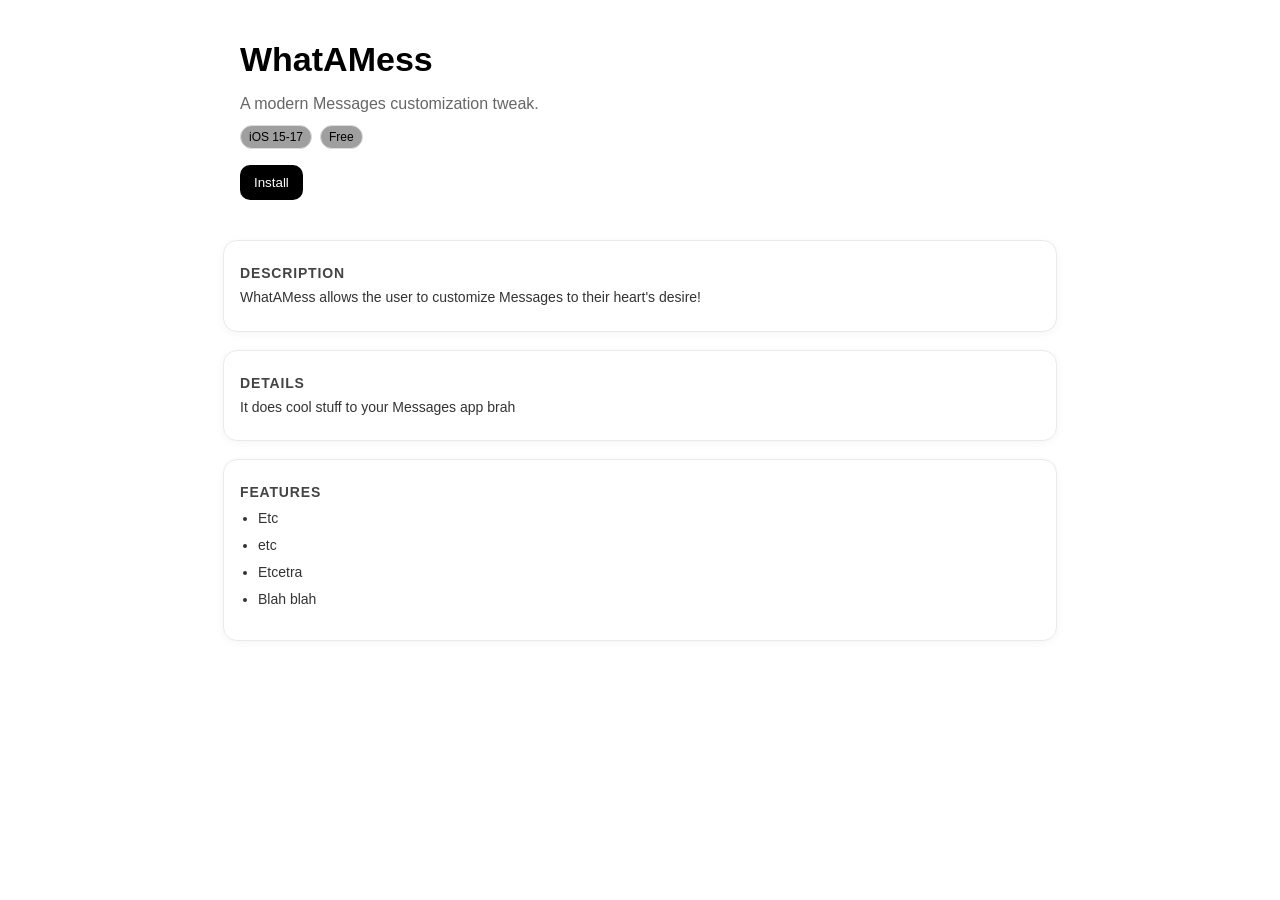
==== tweaks/WhatAMess.html @ 438fbbf3 "progress" ====
<!DOCTYPE html>
<html>
    <head>
        <title>WhatAMess</title>
        <link rel="stylesheet" href="../style.css">
    </head>
    <body>

    <div class="tweak-page">

        <div class="tweak-here">
            <h1>WhatAMess</h1>
            <p>A modern Messages customization tweak.</p>
        </div>

        <div class="badges">
            <span>iOS 15-17</span>
            <span>Free</span>
        </div>

        <button class="install-btn">Install</button>
        </div>

        <div class="tweak-section">
            <h2>Description</h2>
            <p>
                WhatAMess allows the user to customize Messages to their heart's desire!
            </p>
        </div>

        <div class="tweak-section">
            <h2>Details</h2>
            <p>
                It does cool stuff to your Messages app brah
            </p>
        </div>

        <div class="tweak-section">
            <h2>Features</h2>
            <ul>
                <li>Etc</li>
                <li>etc</li>
                <li>Etcetra</li>
                <li>Blah blah</li>
            </ul>
        </div>

    </div>

    </body>
</html>
---- style.css ----
body {
    font-family: Arial, sans-serif;
    margin: 20px;
}

main {
    max-width: 720px;
    margin: 0 auto;
}

.repo-header {
    margin: 40px auto 20px auto;
}

.repo-header h1 {
    font-size: 32px;
    margin: 0;
}

.repo-header p {
    color: #666;
    margin-top: 6px;
}

.repo-actions {
    margin-top: 14px;
    display: flex;
    gap: 10px;
}

.repo-actions button {
    padding: 8px 12px;
    border-radius: 8px;
    border: 1px solid #ddd;
    background: white;
    cursor: pointer;
}

.repo-actions button:hover {
    background: #f5f5f5;
}

.tweak-grid {
    display: grid;
    grid-template-columns: repeat(auto-fit, minmax(260px, 1fr));
    gap: 16px;
}

h2 {
    margin-top: 24px;
    margin-bottom: 12px;
}

.card {
    display: flex;
    flex-direction: column;
    padding: 14px;
    margin: 0;
    border: 1px solid;
    border-radius: 8px;
    text-decoration: none;
    color: inherit;
    transition: 0.2s ease;
    height: auto;
    min-height: 50px;
}

.card:hover {
    transform: scale(1.02);
    border-color: #888;
    box-shadow: 0 4px 12px rgba(0, 0, 0, 0.08);
}

.badge {
    display: inline-block;
    font-size: 0.8em;
    padding: 3px 8px;
    margin-top: 6px;
    border: 1px solid #ccc;
    border-radius: 999px;
    color: #444;
}

a h3 {
    margin: 0 0 6px 0;
}

a p {
    margin: 4px 0;
}

a p:last-child {
    font-size: 0.9em;
    color: #666;
}

/* Tweak Pages */
.tweak-page {
    max-width: 800px;
    margin: 40px auto;
    padding: 0 16px;
}

.tweak-here h1 {
    font-size: 34px;
    margin-bottom: 6px;
}

.tweak-here p {
    color: #666;
    margin-bottom: 12px;
}

.badges {
    display: flex;
    gap: 8px;
    margin-bottom: 16px;
}

.badges span {
    font-size: 12px;
    padding: 4px 8px;
    border: 1px solid #ddd;
    border-radius: 999px;
    background: #9f9f9f;
}

.install-btn {
    padding: 10px 14px;
    border-radius: 10px;
    border: none;
    background: black;
    color: white;
    cursor: pointer;
}

.tweak-desc h2 {
    font-size: 24px;
    margin-bottom: 6px;
}

.tweak-section {
    max-width: 800px;
    margin: 18px auto;
    background: white;
    border: 1px solid #eaeaea;
    border-radius: 14px;
    padding: 24px 16px;
    box-shadow: 0 2px 10px rgba(0,0,0,0.04);
}

.tweak-section h2 {
    font-size: 14px;
    font-weight: 600;
    margin: 0 0 8px 0;
    color: #444;
    text-transform: uppercase;
    letter-spacing: 0.06em;
}

.tweak-section p {
    font-size: 14px;
    line-height: 1.25;
    color: #333;
    margin: 0;
}

.tweak-section ul {
    margin: 0;
    padding-left: 18px;
}

.tweak-section li {
    font-size: 14px;
    line-height: 1.5;
    margin-bottom: 6px;
    color: #333;
}
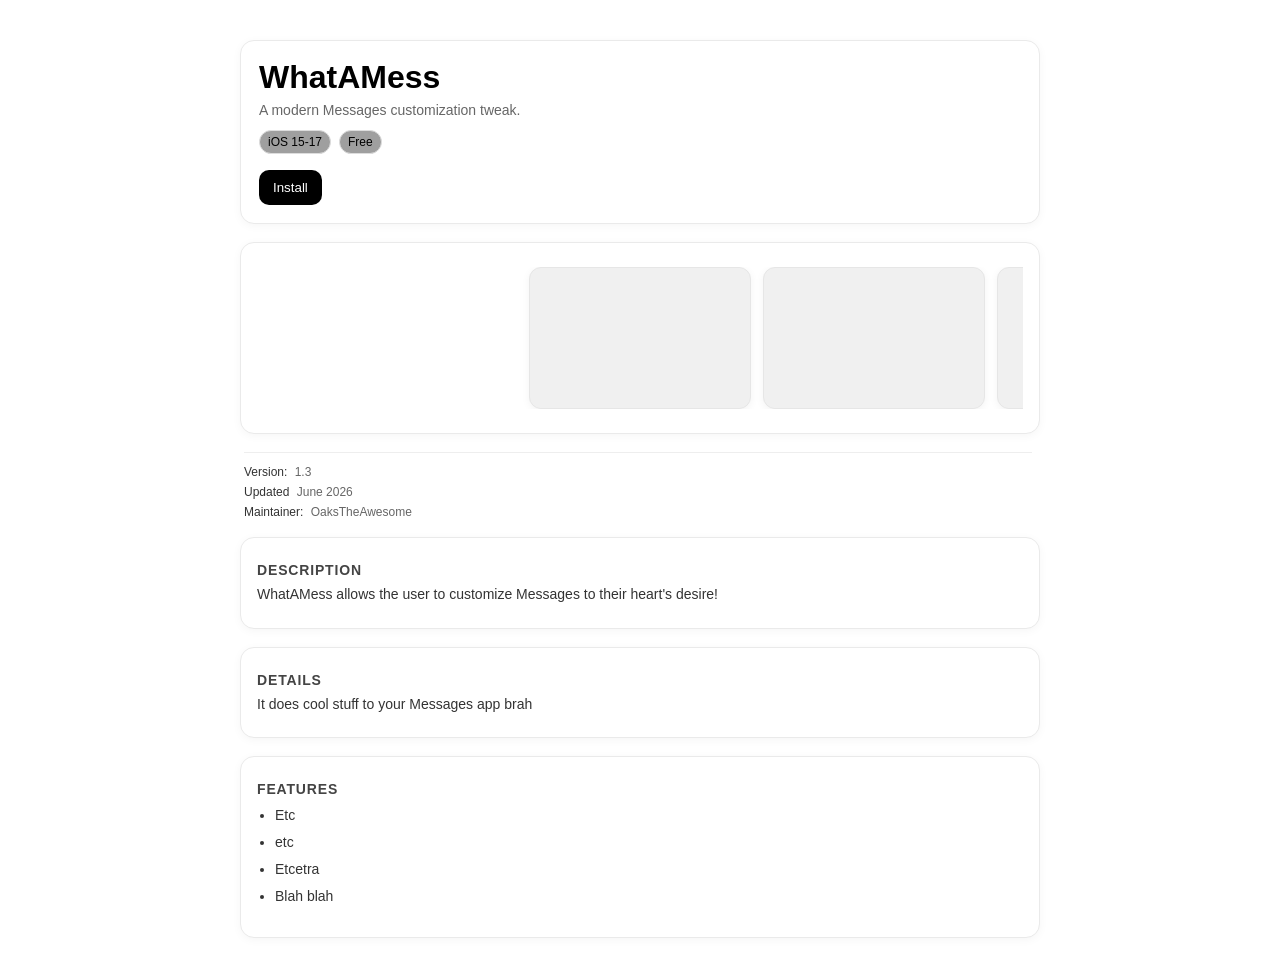
==== commit fd515db9: "scroll shi" ====
--- a/tweaks/WhatAMess.html
+++ b/tweaks/WhatAMess.html
@@ -8,9 +8,10 @@
 
     <div class="tweak-page">
 
-        <div class="tweak-here">
+        <div class="tweak-header">
+            <div class="tweak-inner">
             <h1>WhatAMess</h1>
-            <p>A modern Messages customization tweak.</p>
+            <p class="subtitle">A modern Messages customization tweak.</p>
         </div>
 
         <div class="badges">
@@ -19,6 +20,24 @@
         </div>
 
         <button class="install-btn">Install</button>
+        </div>
+
+        <div class="tweak-section">
+            <div class="tweak-inner">
+                <div class="screenshot-row">
+                    <div class="screenshot-track">
+                        <div class="screenshot"></div>
+                        <div class="screenshot"></div>
+                        <div class="screenshot"></div>
+                    </div>
+                </div>
+            </div>
+        </div>
+
+        <div class="tweak-meta">
+            <div><span>Version:</span> 1.3</div>
+            <div><span>Updated</span> June 2026</div>
+            <div><span>Maintainer:</span> OaksTheAwesome</div>
         </div>
 
         <div class="tweak-section">
@@ -44,8 +63,8 @@
                 <li>Blah blah</li>
             </ul>
         </div>
+    </div>
+</div>
 
-    </div>
-
-    </body>
+</body>
 </html>
--- a/style.css
+++ b/style.css
@@ -101,12 +101,27 @@
     padding: 0 16px;
 }
 
-.tweak-here h1 {
-    font-size: 34px;
-    margin-bottom: 6px;
-}
-
-.tweak-here p {
+.tweak-header {
+    background: white;
+    border: 1px solid #eaeaea;
+    border-radius: 14px;
+    padding: 18px;
+    margin-bottom: 16px;
+    box-shadow: 0 2px 10px rgba(0, 0, 0, 0.04);
+}
+
+.tweak-header h1 {
+    font-size: 32px;
+    margin: 0 0 6px 0;
+}
+
+.subtitle {
+    font-size: 14px;
+    color: #666;
+    margin: 0 0 12px 0;
+}
+
+.tweak-header p {
     color: #666;
     margin-bottom: 12px;
 }
@@ -132,6 +147,50 @@
     background: black;
     color: white;
     cursor: pointer;
+}
+
+.screenshot-row {
+    overflow-x: auto;
+    padding: 0 16px;
+
+    scroll-snap-type: x mandatory;
+}
+
+.screenshot-track {
+    display: flex;
+    gap: 12px;
+    width: max-content;
+    margin: 0 auto;
+}
+
+.screenshot {
+    flex: 0 0 220px;
+    height: 140px;
+    background: #f0f0f0;
+    border: 1px solid #e6e6e6;
+    border-radius: 12px;
+    scroll-snap-align: center;
+    transition: transform 0.2s ease, opacity 0.2s ease;
+    box-shadow: 0 2px 8px rgba(0, 0, 0, 0.05);
+}
+
+.tweak-meta {
+    margin-top: 12px;
+    margin-left: 4px;
+    margin-right: 8px;
+    padding-top: 12px;
+    border-top: 1px solid #eee;
+    display: flex;
+    flex-direction: column;
+    gap: 6px;
+    font-size: 12px;
+    color: #666;
+}
+
+.tweak-meta span {
+    color: #333;
+    font-weight: 500;
+    margin-right: 4px;
 }
 
 .tweak-desc h2 {
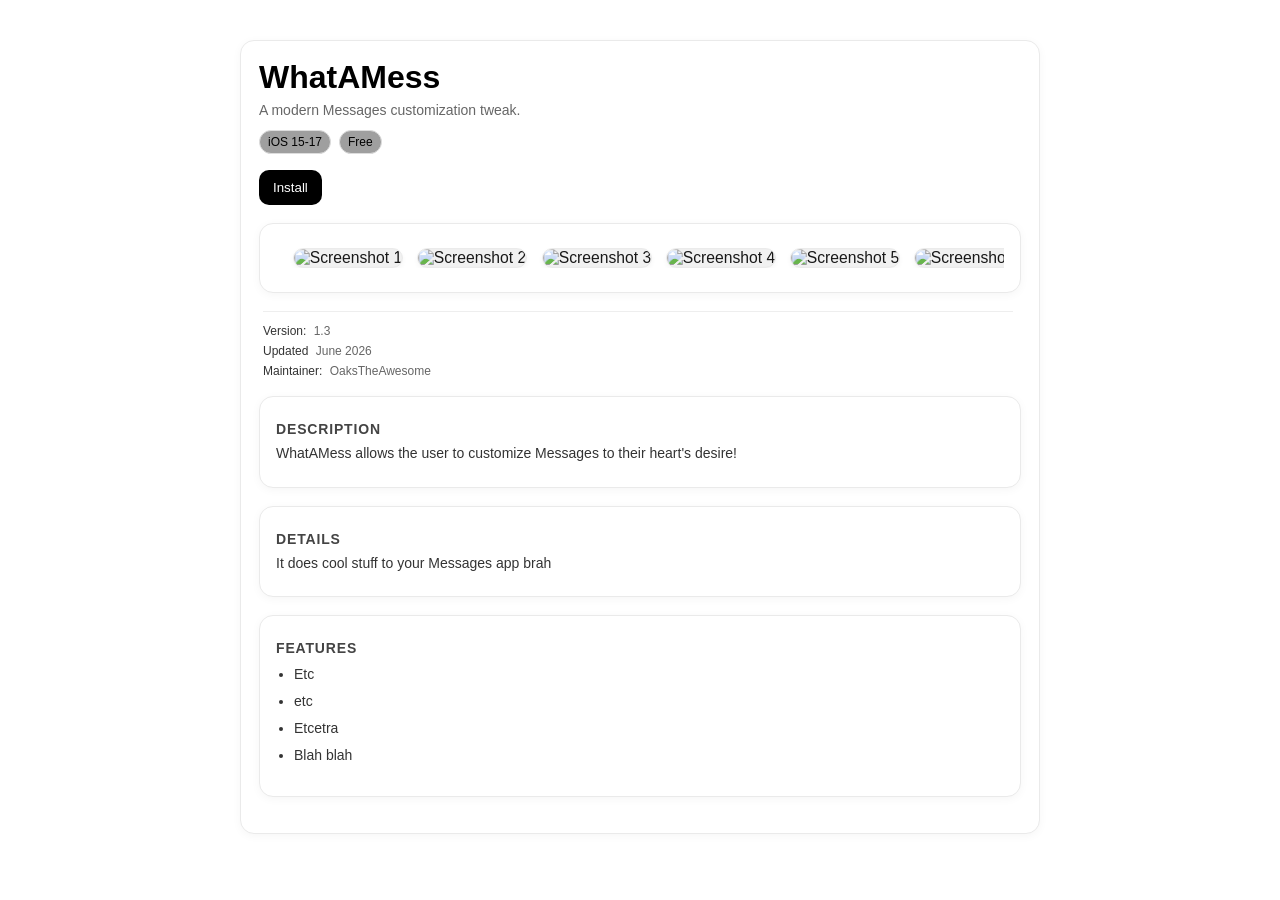
==== commit 8f8ebbfe: "lol" ====
--- a/tweaks/WhatAMess.html
+++ b/tweaks/WhatAMess.html
@@ -19,16 +19,36 @@
             <span>Free</span>
         </div>
 
-        <button class="install-btn">Install</button>
-        </div>
+        <button class="install-btn"
+        onclick="window.open('sileo://package/com.oakstheawesome.whatamess')">
+            Install
+        </button>
 
         <div class="tweak-section">
             <div class="tweak-inner">
                 <div class="screenshot-row">
                     <div class="screenshot-track">
-                        <div class="screenshot"></div>
-                        <div class="screenshot"></div>
-                        <div class="screenshot"></div>
+                        <div class="screenshot">
+                            <img src="../images/1.png" alt="Screenshot 1">
+                        </div>
+                        <div class="screenshot">
+                            <img src="../images/2.png" alt="Screenshot 2">
+                        </div>
+                        <div class="screenshot">
+                            <img src="../images/3.png" alt="Screenshot 3">
+                        </div>
+                        <div class="screenshot">
+                            <img src="../images/4.png" alt="Screenshot 4">
+                        </div>
+                        <div class="screenshot">
+                            <img src="../images/5.png" alt="Screenshot 5">
+                        </div>
+                        <div class="screenshot">
+                            <img src="../images/6.png" alt="Screenshot 6">
+                        </div>
+                        <div class="screenshot">
+                            <img src="../images/7.png" alt="Screenshot 7">
+                        </div>
                     </div>
                 </div>
             </div>
@@ -63,8 +83,108 @@
                 <li>Blah blah</li>
             </ul>
         </div>
-    </div>
+
+        <div class="modal" id="modal">
+            <span class="close">&times;</span>
+            <button class="modal-nav prev">&#10094;</button>
+            <img class="modal-content" id="modalImg">
+            <button class="modal-nav next">&#10095;</button>
+        </div>
+
 </div>
+
+<script>
+const modal = document.getElementById("modal");
+const modalImg = document.getElementById("modalImg");
+const closeBtn = document.querySelector(".close");
+
+const screenshots = document.querySelectorAll(".screenshot img");
+const nextBtn = document.querySelector(".next");
+const prevBtn = document.querySelector(".prev");
+
+let currentIndex = 0;
+let startX = 0;
+
+function showImage(index) {
+    modalImg.classList.add("changing");
+
+    setTimeout(() => {
+        modalImg.src = screenshots[index].src;
+
+        modalImg.onload = () => {
+            modalImg.classList.remove("changing");
+        };
+    }, 150);
+}
+
+screenshots.forEach((img, index) => {
+    img.addEventListener("click", () => {
+        currentIndex = index;
+        modalImg.src = img.src;
+        modal.classList.add("open");
+    });
+});
+
+nextBtn.addEventListener("click", (e) => {
+    e.stopPropagation();
+
+    currentIndex = (currentIndex + 1) % screenshots.length;
+    showImage(currentIndex);
+});
+
+prevBtn.addEventListener("click", (e) => {
+    e.stopPropagation();
+
+    currentIndex =
+        (currentIndex - 1 + screenshots.length) % screenshots.length;
+
+    showImage(currentIndex);
+});
+
+closeBtn.addEventListener("click", (e) => {
+    e.stopPropagation();
+    modal.classList.remove("open");
+});
+
+modal.addEventListener("click", (e) => {
+    if (e.target === modal) {
+        modal.classList.remove("open");
+    }
+});
+
+document.addEventListener("keydown", (e) => {
+    if (!modal.classList.contains("open")) return;
+
+    if (e.key === "ArrowRight") {
+        nextBtn.click();
+    }
+
+    if (e.key === "ArrowLeft") {
+        prevBtn.click();
+    }
+
+    if (e.key === "Escape") {
+        modal.classList.remove("open");
+    }
+});
+
+modalImg.addEventListener("touchstart", (e) => {
+    startX = e.touches[0].clientX;
+});
+
+modalImg.addEventListener("touchend", (e) => {
+    const endX = e.changedTouches[0].clientX;
+    const diff = startX - endX;
+
+    if (Math.abs(diff) < 50) return;
+
+    if (diff > 0) {
+        nextBtn.click();
+    } else {
+        prevBtn.click();
+    }
+});
+</script>
 
 </body>
 </html>
--- a/style.css
+++ b/style.css
@@ -163,15 +163,115 @@
     margin: 0 auto;
 }
 
+.screenshot-track:has(.screenshot:hover) .screenshot {
+    opacity: 1;
+    transform: scale(1);
+}
+
 .screenshot {
-    flex: 0 0 220px;
-    height: 140px;
+    flex: 0 0 auto;
+    height: auto;
     background: #f0f0f0;
     border: 1px solid #e6e6e6;
     border-radius: 12px;
+    overflow: hidden;
     scroll-snap-align: center;
-    transition: transform 0.2s ease, opacity 0.2s ease;
+    filter: blur(0.2px);
+    opacity: 0.9;
+    transform: scale(0.98);
+    transition: transform 0.2s ease, opacity 0.2s ease, box-shadow 0.2s ease;
     box-shadow: 0 2px 8px rgba(0, 0, 0, 0.05);
+}
+
+.screenshot img {
+    width: auto;
+    max-height: 400px;
+    object-fit: contain;
+    display: block;
+}
+
+.screenshot:hover {
+    opacity: 1;
+    transform: scale(1);
+    filter: blur(0);
+    box-shadow: 0 8px 20px rgba(0, 0, 0, 0.12);
+}
+
+.modal {
+    display: flex;
+    position: fixed;
+    z-index: 1000;
+    left: 0;
+    top: 0;
+    width: 100%;
+    height: 100%;
+    opacity: 0;
+    visibility: hidden;
+    background: rgba(0, 0, 0, 0.4);
+    backdrop-filter: blur(6px);
+    transition: opacity 0.2s ease, visibility 0.2s ease;
+}
+
+.modal.open {
+    opacity: 1;
+    visibility: visible;
+}
+
+.modal-content {
+    display: block;
+    margin: 60px auto;
+    max-width: 90%;
+    max-height: 80%;
+    opacity: 1;
+    transform: scale(1);
+    transition:
+        opacity 0.2s ease,
+        transform 0.2s ease;
+    border-radius: 12px;
+}
+
+.modal-content.changing {
+    opacity: 0;
+    transform: scale(0.85);
+}
+
+.close {
+    position: absolute;
+    top: 20px;
+    right: 30px;
+    font-size: 30px;
+    color: white;
+    cursor: pointer;
+}
+
+.modal-nav {
+    position: absolute;
+    top: 50%;
+    transform: translateY(-50%);
+    border: none;
+    background: rgba(255, 255, 255, 0.1);
+    backdrop-filter: blur(10px);
+    width: 48px;
+    height: 48px;
+    border-radius: 999px;
+    font-size: 24px;
+    cursor: pointer;
+        transition:
+        transform 0.2s ease, background 0.2s ease;
+}
+
+.modal-nav:hover {
+    transform: translateY(-50%) scale(1.08);
+}
+
+.prev {
+    left: 24px;
+    color: white;
+}
+
+.next {
+    right: 24px;
+    color: white;
 }
 
 .tweak-meta {
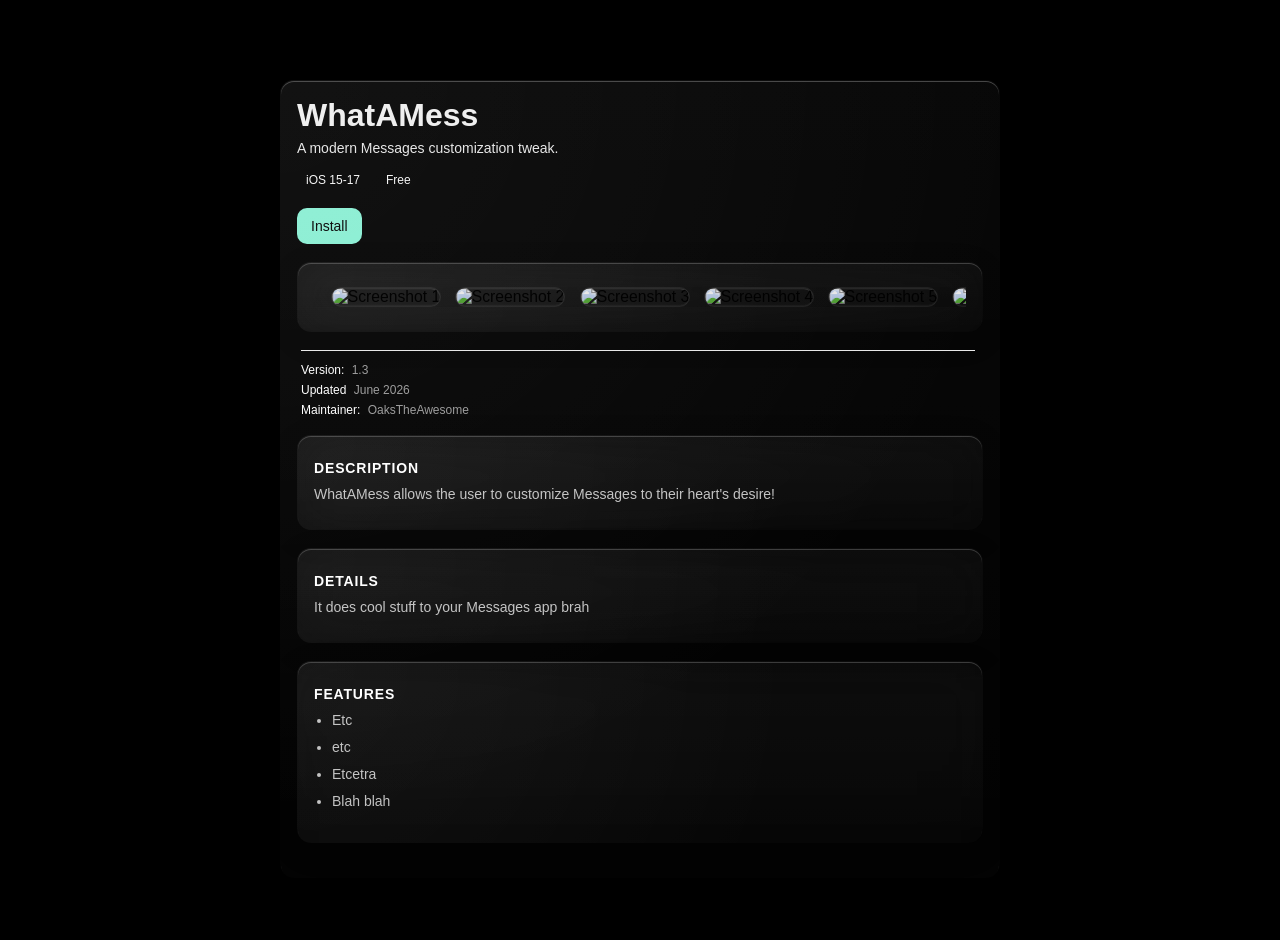
==== commit a2362f4f: "Tweak page" ====
--- a/tweaks/WhatAMess.html
+++ b/tweaks/WhatAMess.html
@@ -1,6 +1,7 @@
 <!DOCTYPE html>
 <html>
     <head>
+        <meta name="viewport" content="width=device-width, initial-scale=1.0">
         <title>WhatAMess</title>
         <link rel="stylesheet" href="../style.css">
     </head>
--- a/style.css
+++ b/style.css
@@ -1,25 +1,110 @@
+html {
+    height: 100%;
+    min-height: 100%;
+    background: #000;
+}
+
 body {
+    position: relative;
     font-family: Arial, sans-serif;
+    height: 100%;
     margin: 20px;
+    min-height: 100dvh;
+    overflow-x: hidden;
+    overscroll-behavior: none;
+}
+
+body::before {
+    content: "";
+    position: fixed;
+    left: 0;
+    right: 0;
+    top: 0;
+    height: 100dvh;
+    background-image: url("images/background.jpeg");
+    background-size: cover;
+    background-position: center;
+    background-repeat: no-repeat;
+    z-index: -2;
+    pointer-events: none;
+    will-change: transform;
+    transform: translateZ(0);
+}
+
+body::after {
+    content: "";
+    position: fixed;
+    top: 0px;
+    left: 0px;
+    right: 0px;
+    bottom: 0px;
+    height: 100dvh;
+    background: rgba(0, 0, 0, 0.35);
+    z-index: -1;
+    filter: blur(24px);
+    transform: scale(1.3);
+    pointer-events: none;
 }
 
 main {
-    max-width: 720px;
+    max-width: 980px;
     margin: 0 auto;
 }
 
+.repo-header::before {
+    content: "";
+    position: absolute;
+    inset: 0;
+    background:
+        radial-gradient(
+            circle at top left,
+            rgba(255,255,255,0.06),
+            transparent 60%
+        );
+    pointer-events: none;
+}
+
 .repo-header {
-    margin: 40px auto 20px auto;
+    max-width: 900px;
+    margin: 40px auto 32px auto;
+    padding: 40px;
+    background: rgba(0,0,0,0.3);
+    backdrop-filter: blur(24px);
+    border: 1px solid rgba(0,0,0,0.15);
+    border-radius: 24px;
+    box-shadow:
+        0 12px 40px rgba(0,0,0,0.25),
+        inset 0 1px 0 rgba(255,255,255,0.1);
+    position: relative;
+    overflow: hidden;
 }
 
 .repo-header h1 {
-    font-size: 32px;
     margin: 0;
+    font-size: clamp(36px, 8vw, 56px);
+    font-weight: 700;
+    color: white;
 }
 
 .repo-header p {
-    color: #666;
-    margin-top: 6px;
+    margin-top: 8px;
+    font-size: 18px;
+    color: rgba(255,255,255,0.75);
+}
+
+@media (max-width: 768px) {
+    .repo-actions {
+        flex-direction: column;
+        align-items: stretch;
+    }
+    .repo-btn,
+    .repo-link {
+        width: 100%;
+        box-sizing: border-box;
+        justify-content: center;
+        overflow-wrap: anywhere;
+        word-break: break-word;
+    }
 }
 
 .repo-actions {
@@ -28,101 +113,301 @@
     gap: 10px;
 }
 
-.repo-actions button {
-    padding: 8px 12px;
-    border-radius: 8px;
-    border: 1px solid #ddd;
-    background: white;
+.repo-btn {
+    display: inline-flex;
+    align-items: center;
+    justify-content: center;
+    padding: 12px 16px;
+    border-radius: 12px;
+    border: 1px solid rgba(255,255,255,0.05);
+    background: rgba(0,0,0,0.05);
+    backdrop-filter: blur(16px);
+    color: rgba(255,255,255,0.9);
+    text-decoration: none;
+    font-size: 14px;
+    font-weight: 500;
+    transition:
+        transform 0.2s ease,
+        background 0.2s ease,
+        border-color 0.2s ease;
+}
+
+.repo-btn:hover {
+    transform: translateY(-2px);
+    background: #89eed3;
+    border-color: rgba(5,255,193,0.25);
+    color: black;
+}
+
+.repo-actions button:hover {
+    transform:  translateY(-2px);
+    background: #89eed3;
+    border-color: rgba(5, 255, 193, 0.25);
+}
+
+.repo-link {
     cursor: pointer;
-}
-
-.repo-actions button:hover {
-    background: #f5f5f5;
+    display: flex;
+    align-items: center;
+    padding: 12px 18px;
+    border-radius: 12px;
+    background: rgba(0,0,0,0.05);
+    backdrop-filter: blur(16px);
+    border: 1px solid rgba(255,255,255,0.05);
+    color: rgba(255,255,255,0.75);
+    font-family: monospace;
+    font-size: 12px;
+    transition: background 0.2s ease,
+                transform 0.2s ease;
+}
+
+.repo-link:hover {
+    background: rgba(255, 255, 255, 0.08);
+    transform: translateY(-2px);
+}
+
+.featured-tweak::before {
+    content: "";
+    position: absolute;
+    inset: 0;
+    background:
+        radial-gradient(
+            circle at top left,
+            rgba(255,255,255,0.1),
+            transparent 65%
+        );
+    pointer-events: none;
+}
+
+.featured-tweak {
+    max-width: 925px;
+    margin: 0 auto 32px auto;
+    padding: 28px;
+    display: flex;
+    align-items: center;
+    justify-content: space-between;
+    gap: 32px;
+    background: rgba(0,0,0,0.3);
+    backdrop-filter: blur(24px);
+    border: 1px solid rgba(0,0,0,0.1);
+    border-radius: 24px;
+    overflow: hidden;
+    box-shadow:
+        0 12px 40px rgba(0,0,0,0.25),
+        inset 0 1px 0 rgba(255,255,255,0.15);
+    position: relative;
+}
+
+.featured-content {
+    flex: 1;
+    position: relative;
+    z-index: 1;
+}
+
+.featured-label {
+    display: inline-block;
+    font-size: 12px;
+    letter-spacing: 0.08em;
+    color: rgba(255,255,255,0.65);
+    margin-bottom: 10px;
+}
+
+.featured-content h2 {
+    font-size: 38px;
+    color: white;
+    margin: 0 0 12px 0;
+}
+
+.featured-content p {
+    font-size: 16px;
+    line-height: 1.5;
+    color: rgba(255,255,255,0.75);
+    max-width: 500px;
+}
+
+.featured-tweak img {
+    width: 350px;
+    border-radius: 24px;
+    transition:
+        transform 0.3s ease,
+        box-shadow 0.3s ease;
+}
+
+.featured-tweak:hover img {
+    transform: scale(1.03);
+    box-shadow:
+        0 8px 20px rgba(0,0,0,0.35);
+}
+
+@media (max-width: 768px) {
+    .featured-tweak {
+        flex-direction: column;
+        text-align: center;
+    }
+    .featured-content p {
+        max-width: none;
+    }
 }
 
 .tweak-grid {
     display: grid;
-    grid-template-columns: repeat(auto-fit, minmax(260px, 1fr));
-    gap: 16px;
-}
-
-h2 {
-    margin-top: 24px;
-    margin-bottom: 12px;
-}
+    grid-template-columns: repeat(auto-fit, minmax(220px, 1fr));
+    gap: 18px;
+}
+
+main h2 {
+    color: white;
+    font-size: 14px;
+    text-transform: uppercase;
+    letter-spacing: 0.08em;
+    margin-bottom: 16px;
+}   
 
 .card {
     display: flex;
     flex-direction: column;
-    padding: 14px;
+    padding: 20px;
     margin: 0;
-    border: 1px solid;
-    border-radius: 8px;
+    background: rgba(0, 0, 0, 0.3);
+    backdrop-filter: blur(24px);
+    border: 1px solid rgba(0, 0, 0, 0.15);
+    border-radius: 16px;
     text-decoration: none;
     color: inherit;
-    transition: 0.2s ease;
-    height: auto;
+    transition: transform 0.2s ease,
+                box-shadow 0.2s ease,
+                border-color 0.2s ease;
+    box-shadow:
+            0 8px 24px rgba(0, 0, 0, 0.15),
+            inset 0 1px 0 rgba(255, 255, 255, 0.1);
     min-height: 50px;
+    position: relative;
+    overflow: hidden;
 }
 
 .card:hover {
-    transform: scale(1.02);
-    border-color: #888;
-    box-shadow: 0 4px 12px rgba(0, 0, 0, 0.08);
+    transform: translateY(-4px);
+    border-color: rgba(255, 255, 255, 0.1);
+    box-shadow:
+        0 12px 32px rgba(0, 0, 0, 0.25),
+        inset 0 1px 0 rgba(255, 255, 255, 0.15);
 }
 
 .badge {
     display: inline-block;
+    background: rgba(0, 0, 0, 0.2);
     font-size: 0.8em;
-    padding: 3px 8px;
-    margin-top: 6px;
-    border: 1px solid #ccc;
+    padding: 3px 10px;
+    align-self: flex-start;
+    margin-left: -2px;
+    margin-top: 4px;
+    border: 1px solid rgba(0, 0, 0, 0.15);
     border-radius: 999px;
-    color: #444;
+    color: rgba(255, 255, 255, 0.75);
+}
+
+.tweak-icon {
+    width: 56px;
+    height: 56px;
+    border-radius: 14px;
+    margin-bottom: 12px;
+    box-shadow: 0 8px 24px rgba(0, 0, 0, 0.25);
+}
+
+.card-badges {
+    display: flex;
+    gap: 6px;
+    margin-top: 8px;
+    flex-wrap: wrap;
 }
 
 a h3 {
+    font-size: 22px;
+    color: white;
     margin: 0 0 6px 0;
 }
 
 a p {
+    font-size: 14px;
+    color: rgba(225,225,225,0.75);
     margin: 4px 0;
 }
 
-a p:last-child {
-    font-size: 0.9em;
-    color: #666;
-}
-
-/* Tweak Pages */
+footer {
+    margin-top: 48px;
+    text-align: center;
+    color: rgba(255,255,255,0.5);
+    font-size: 13px;
+}
+
+
+/*===============
+   Tweak Pages
+================*/
+
 .tweak-page {
-    max-width: 800px;
+    max-width: 720px;
     margin: 40px auto;
-    padding: 0 16px;
+    padding: 40px 16px;
+}
+
+@media (max-width: 600px) {
+    main,
+    .tweak-page {
+        max-width: 100%;
+        padding: 16px;
+    }
+}
+
+.card::before,
+.tweak-header::before,
+.tweak-section::before {
+    content: "";
+    position: absolute;
+    inset: -1px;
+    border-radius: inherit;
+    background:
+        radial-gradient(
+            circle at top left,
+            rgba(255, 255, 255, 0.045),
+            rgba(255,255,255,0.025),
+            transparent 70%
+        ),
+        linear-gradient(
+            180deg,
+            rgba(255,255,255,0.03),
+            rgba(255,255,255,0.01)
+    );
+    pointer-events: none;
 }
 
 .tweak-header {
-    background: white;
-    border: 1px solid #eaeaea;
+    background: rgba(0,0,0,0.3);
+    backdrop-filter: blur(24px);
+    border: 1px solid rgba(0,0,0,0.1);
     border-radius: 14px;
-    padding: 18px;
+    padding: 16px;
     margin-bottom: 16px;
-    box-shadow: 0 2px 10px rgba(0, 0, 0, 0.04);
+    box-shadow:
+        0 8px 32px rgba(0,0,0,0.1),
+        inset 0 1px 0 rgba(255,255,255,0.25),
+        inset 0 -1px 0 rgba(0,0,0,0.05);
 }
 
 .tweak-header h1 {
+    color: #eee;
     font-size: 32px;
     margin: 0 0 6px 0;
 }
 
 .subtitle {
     font-size: 14px;
-    color: #666;
+    color: #f5f5f5;
     margin: 0 0 12px 0;
 }
 
 .tweak-header p {
-    color: #666;
+    color: #e6e6e6;
     margin-bottom: 12px;
 }
 
@@ -134,25 +419,43 @@
 
 .badges span {
     font-size: 12px;
+    color: #f5f5f5;
     padding: 4px 8px;
-    border: 1px solid #ddd;
+    border: 1px solid rgba(0, 0, 0, 0.1);
+    backdrop-filter: blur(0.15);
     border-radius: 999px;
-    background: #9f9f9f;
+    background: rgba(0, 0, 0, 0.5);
 }
 
 .install-btn {
+    display: inline-flex;
+    align-items: center;
+    justify-content: center;
+    text-decoration: none;
     padding: 10px 14px;
     border-radius: 10px;
+    font-size: 14px;
     border: none;
-    background: black;
-    color: white;
+    background: #89eed3;
+    color: black;
     cursor: pointer;
+    transition: transform 0.2s ease;
+}
+
+.install-btn:hover {
+    transform: translateY(-2px);
+}
+
+.card:active,
+.repo-btn:active,
+.install-btn:active {
+    transform: scale(0.98);
 }
 
 .screenshot-row {
     overflow-x: auto;
     padding: 0 16px;
-
+    scroll-padding-left: 16px;
     scroll-snap-type: x mandatory;
 }
 
@@ -171,8 +474,7 @@
 .screenshot {
     flex: 0 0 auto;
     height: auto;
-    background: #f0f0f0;
-    border: 1px solid #e6e6e6;
+    border: 1px solid rgba(255, 255, 255, 0.1);
     border-radius: 12px;
     overflow: hidden;
     scroll-snap-align: center;
@@ -180,7 +482,10 @@
     opacity: 0.9;
     transform: scale(0.98);
     transition: transform 0.2s ease, opacity 0.2s ease, box-shadow 0.2s ease;
-    box-shadow: 0 2px 8px rgba(0, 0, 0, 0.05);
+    box-shadow:
+        0 8px 32px rgba(0,0,0,0.15),
+        inset 0 1px 0 rgba(255,255,255,0.15),
+        inset 0 -1px 0 rgba(255,255,255,0.05);
 }
 
 .screenshot img {
@@ -208,7 +513,7 @@
     opacity: 0;
     visibility: hidden;
     background: rgba(0, 0, 0, 0.4);
-    backdrop-filter: blur(6px);
+    backdrop-filter: blur(12px);
     transition: opacity 0.2s ease, visibility 0.2s ease;
 }
 
@@ -260,6 +565,20 @@
         transform 0.2s ease, background 0.2s ease;
 }
 
+@media (max-width: 768px) {
+    .modal-nav {
+        width: 40px;
+        height: 40px;
+        font-size: 20px;
+    }
+    .prev {
+        left: 10px;
+    }
+    .next {
+        right: 10px;
+    }
+}
+
 .modal-nav:hover {
     transform: translateY(-50%) scale(1.08);
 }
@@ -284,11 +603,11 @@
     flex-direction: column;
     gap: 6px;
     font-size: 12px;
-    color: #666;
+    color: rgba(255, 255, 255, 0.6);
 }
 
 .tweak-meta span {
-    color: #333;
+    color: white;
     font-weight: 500;
     margin-right: 4px;
 }
@@ -301,26 +620,30 @@
 .tweak-section {
     max-width: 800px;
     margin: 18px auto;
-    background: white;
-    border: 1px solid #eaeaea;
+    background: rgba(0, 0, 0, 0.05);
+    backdrop-filter: blur(24px);
+    border: 1px solid rgba(0, 0, 0, 0.1);
     border-radius: 14px;
+    box-shadow:
+        0 8px 32px rgba(0,0,0,0.1),
+        inset 0 1px 0 rgba(255,255,255,0.2),
+        inset 0 -1px 0 rgba(0,0,0,0.05);
     padding: 24px 16px;
-    box-shadow: 0 2px 10px rgba(0,0,0,0.04);
 }
 
 .tweak-section h2 {
     font-size: 14px;
     font-weight: 600;
     margin: 0 0 8px 0;
-    color: #444;
+    color: white;
     text-transform: uppercase;
     letter-spacing: 0.06em;
 }
 
 .tweak-section p {
     font-size: 14px;
-    line-height: 1.25;
-    color: #333;
+    line-height: 1.5;
+    color: rgba(255, 255, 255, 0.75);
     margin: 0;
 }
 
@@ -333,5 +656,5 @@
     font-size: 14px;
     line-height: 1.5;
     margin-bottom: 6px;
-    color: #333;
+    color: rgba(255, 255, 255, 0.75);
 }
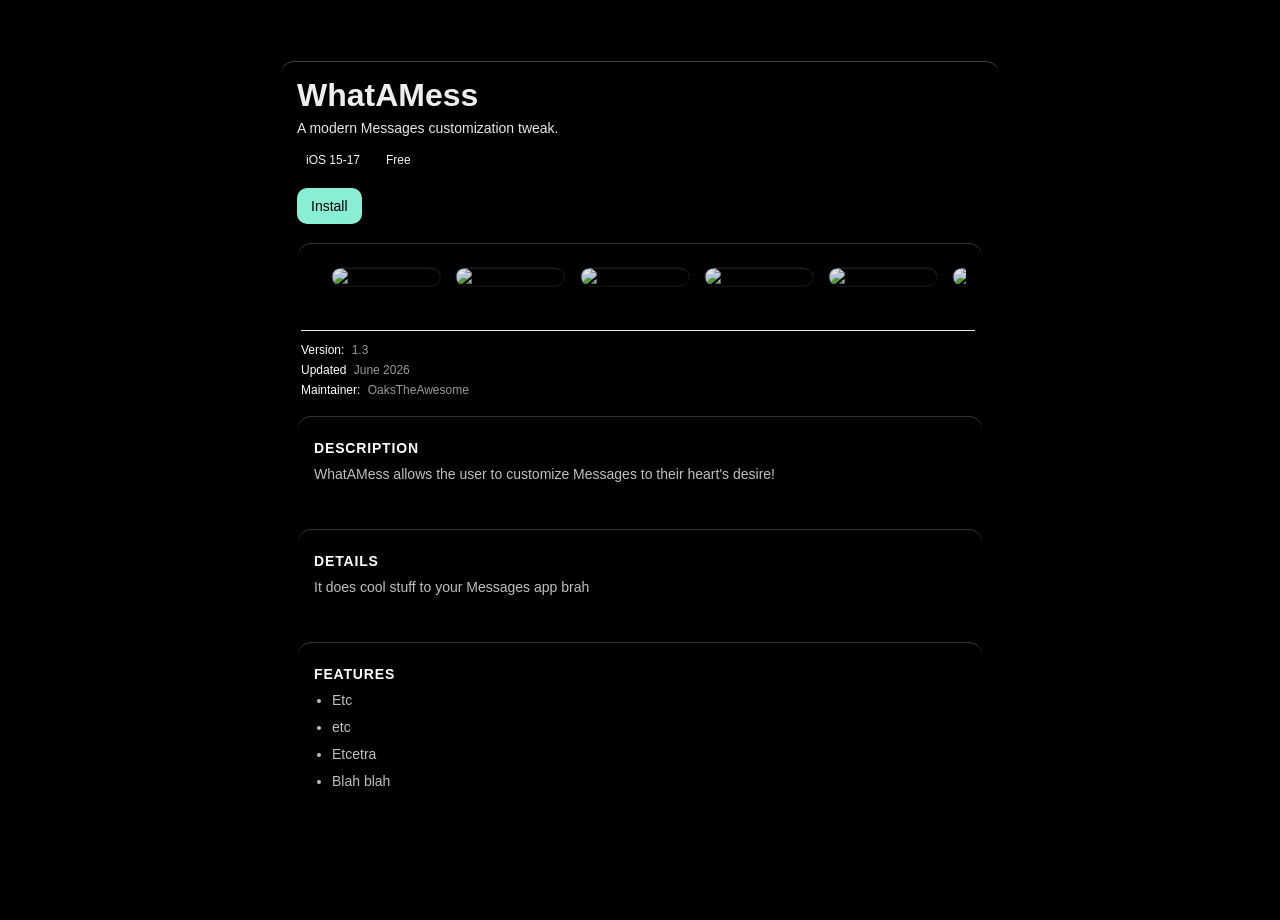
==== commit 672e42f6: "modal mobile" ====
--- a/tweaks/WhatAMess.html
+++ b/tweaks/WhatAMess.html
@@ -85,13 +85,13 @@
             </ul>
         </div>
 
-        <div class="modal" id="modal">
-            <span class="close">&times;</span>
-            <button class="modal-nav prev">&#10094;</button>
+</div>
+
+<div class="modal" id="modal">
+    <span class="close">&times;</span>
+        <button class="modal-nav prev">&#10094;</button>
             <img class="modal-content" id="modalImg">
-            <button class="modal-nav next">&#10095;</button>
-        </div>
-
+        <button class="modal-nav next">&#10095;</button>
 </div>
 
 <script>
@@ -105,6 +105,16 @@
 
 let currentIndex = 0;
 let startX = 0;
+
+function openModal() {
+    modal.classList.add("open");
+    document.body.classList.add("modal-open");
+}
+
+function closeModal() {
+    modal.classList.remove("open");
+    document.body.classList.remove("modal-open");
+}
 
 function showImage(index) {
     modalImg.classList.add("changing");
@@ -122,7 +132,7 @@
     img.addEventListener("click", () => {
         currentIndex = index;
         modalImg.src = img.src;
-        modal.classList.add("open");
+        openModal();
     });
 });
 
@@ -142,14 +152,11 @@
     showImage(currentIndex);
 });
 
-closeBtn.addEventListener("click", (e) => {
-    e.stopPropagation();
-    modal.classList.remove("open");
-});
+closeBtn.addEventListener("click", closeModal);
 
 modal.addEventListener("click", (e) => {
     if (e.target === modal) {
-        modal.classList.remove("open");
+        closeModal();
     }
 });
 
--- a/style.css
+++ b/style.css
@@ -347,8 +347,8 @@
 
 .tweak-page {
     max-width: 720px;
-    margin: 40px auto;
-    padding: 40px 16px;
+    margin: auto;
+    padding: 40px 12px;
 }
 
 @media (max-width: 600px) {
@@ -359,30 +359,8 @@
     }
 }
 
-.card::before,
-.tweak-header::before,
-.tweak-section::before {
-    content: "";
-    position: absolute;
-    inset: -1px;
-    border-radius: inherit;
-    background:
-        radial-gradient(
-            circle at top left,
-            rgba(255, 255, 255, 0.045),
-            rgba(255,255,255,0.025),
-            transparent 70%
-        ),
-        linear-gradient(
-            180deg,
-            rgba(255,255,255,0.03),
-            rgba(255,255,255,0.01)
-    );
-    pointer-events: none;
-}
-
 .tweak-header {
-    background: rgba(0,0,0,0.3);
+    background: rgba(0,0,0,0.15);
     backdrop-filter: blur(24px);
     border: 1px solid rgba(0,0,0,0.1);
     border-radius: 14px;
@@ -504,17 +482,25 @@
 
 .modal {
     display: flex;
+    align-items: center;
+    justify-content: center;
     position: fixed;
     z-index: 1000;
+    touch-action: pan-x;
     left: 0;
     top: 0;
     width: 100%;
     height: 100%;
     opacity: 0;
     visibility: hidden;
-    background: rgba(0, 0, 0, 0.4);
-    backdrop-filter: blur(12px);
+    background: rgba(0, 0, 0, 0.75);
+    backdrop-filter: blur(24px);
+    -webkit-backdrop-filter: blur(24px);
     transition: opacity 0.2s ease, visibility 0.2s ease;
+}
+
+body.modal-open {
+    overflow: hidden;
 }
 
 .modal.open {
@@ -524,7 +510,6 @@
 
 .modal-content {
     display: block;
-    margin: 60px auto;
     max-width: 90%;
     max-height: 80%;
     opacity: 1;
@@ -567,15 +552,19 @@
 
 @media (max-width: 768px) {
     .modal-nav {
-        width: 40px;
-        height: 40px;
+        width: 44px;
+        height: 44px;
         font-size: 20px;
+        background: rgba(0, 0, 0, 0.45);
+        backdrop-filter: blur(12px);
+        -webkit-backdrop-filter: blur(12px);
+        z-index: 1002;
     }
     .prev {
-        left: 10px;
+        left: 16px;
     }
     .next {
-        right: 10px;
+        right: 16px;
     }
 }
 
@@ -620,7 +609,7 @@
 .tweak-section {
     max-width: 800px;
     margin: 18px auto;
-    background: rgba(0, 0, 0, 0.05);
+    background: rgba(0, 0, 0, 0.075);
     backdrop-filter: blur(24px);
     border: 1px solid rgba(0, 0, 0, 0.1);
     border-radius: 14px;
